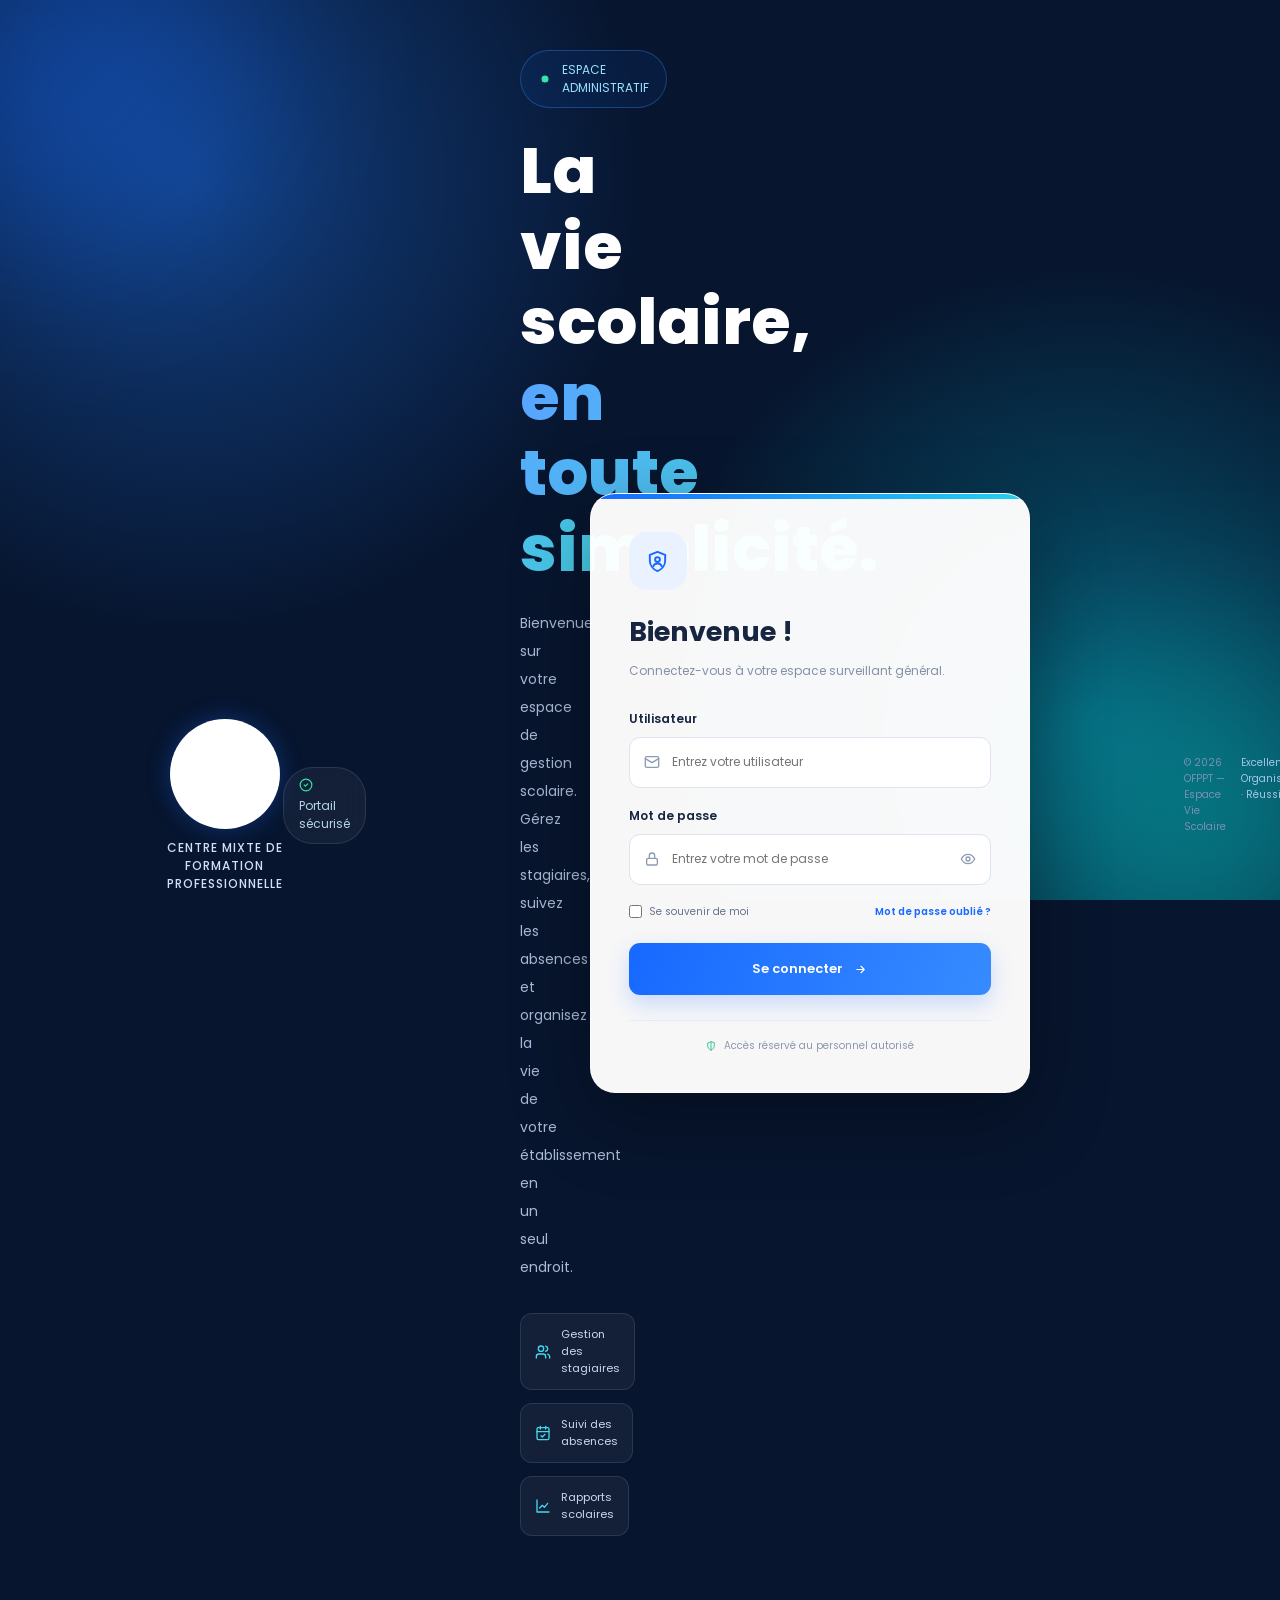
==== index.html @ cbc25a67 "code version 1.00" ====
<!DOCTYPE html>
<html lang="fr">
<head>
    <meta charset="UTF-8">
    <meta name="viewport" content="width=device-width, initial-scale=1.0">
    <title>OFPPT | Authentification</title>
    <!-- ربط ملف التصميم -->
    <link rel="stylesheet" href="style.css">
    <link href="https://fonts.googleapis.com/css2?family=Poppins:wght@300;400;500;600;700;800&display=swap" rel="stylesheet">
</head>
<body>
    <div class="background">
    <div class="blob one"></div>
    <div class="blob two"></div>
</div>

<header>
    <div class="background">
    <div class="blob one"></div>
    <div class="blob two"></div>
</div>

<header>
    <div class="brand">
        <div class="logo">
            <img src="[data-uri] चौहान" alt="Logo officiel OFPPT">
        </div>
        <p class="center-name">Centre Mixte de Formation Professionnelle</p>
    </div>

    <div class="status">
        <i><svg viewBox="0 0 24 24" aria-hidden="true"><circle cx="12" cy="12" r="10"/><path d="m9 12 2 2 4-4"/></svg></i>
        Portail sécurisé
    </div>
</header>

<main>

    <section class="welcome">
        <div class="tag">
            <i><svg viewBox="0 0 24 24" aria-hidden="true"><circle cx="12" cy="12" r="5" fill="currentColor"/></svg></i>
            ESPACE ADMINISTRATIF
        </div>

        <h1>
            La vie scolaire,<br>
            <span>en toute simplicité.</span>
        </h1>

        <p>
            Bienvenue sur votre espace de gestion scolaire.
            Gérez les stagiaires, suivez les absences et
            organisez la vie de votre établissement en un seul endroit.
        </p>

        <div class="features">
            <div class="feature"><i><svg viewBox="0 0 24 24" aria-hidden="true"><path d="M16 21v-2a4 4 0 0 0-4-4H6a4 4 0 0 0-4 4v2"/><circle cx="9" cy="7" r="4"/><path d="M22 21v-2a4 4 0 0 0-3-3.9"/><path d="M16 3.1a4 4 0 0 1 0 7.8"/></svg></i> Gestion des stagiaires</div>
            <div class="feature"><i><svg viewBox="0 0 24 24" aria-hidden="true"><rect x="3" y="4" width="18" height="18" rx="2"/><path d="M16 2v4M8 2v4M3 10h18"/><path d="m9 16 2 2 4-4"/></svg></i> Suivi des absences</div>
            <div class="feature"><i><svg viewBox="0 0 24 24" aria-hidden="true"><path d="M3 3v18h18"/><path d="m7 15 4-4 3 3 5-6"/></svg></i> Rapports scolaires</div>
        </div>
    </section>

    <section class="login-card">
        <div class="card-icon">
            <i><svg viewBox="0 0 24 24" aria-hidden="true"><path d="M12 2 4 5v6c0 5 3.4 9.4 8 11 4.6-1.6 8-6 8-11V5z"/><circle cx="12" cy="10" r="2.5"/><path d="M7.5 17c.8-2 2.5-3 4.5-3s3.700 1 4.500 3"/></svg></i>
        </div>

        <h2 id="cardTitle">Bienvenue !</h2>
        <p class="subtitle" id="cardSub">
            Connectez-vous à votre espace surveillant général.
        </p>

        <form id="loginForm">
            <div class="field">
                <label for="email">Utilisateur</label>
                <div class="input-box">
                    <i><svg viewBox="0 0 24 24" aria-hidden="true"><rect x="2" y="4" width="20" height="16" rx="2"/><path d="m22 7-10 6L2 7"/></svg></i>
                    <input type="text" id="email" name="email" placeholder="Entrez votre utilisateur" autocomplete="username" autocapitalize="off" spellcheck="false" required>
                </div>
            </div>

            <div class="field">
                <label for="password">Mot de passe</label>
                <div class="input-box">
                    <i><svg viewBox="0 0 24 24" aria-hidden="true"><rect x="4" y="11" width="16" height="10" rx="2"/><path d="M8 11V7a4 4 0 0 1 8 0v4"/></svg></i>
                    <input type="password" id="password" name="password" placeholder="Entrez votre mot de passe" autocomplete="current-password" required>
                    <i class="toggle-password" id="togglePassword" role="button" tabindex="0" aria-label="Afficher le mot de passe"><svg viewBox="0 0 24 24" aria-hidden="true"><path d="M2 12s3.600-7 10-7 10 7 10 7-3.600 7-10 7S2 12 2 12z"/><circle cx="12" cy="12" r="3"/></svg></i>
                </div>
            </div>

            <div class="options">
                <label class="remember">
                    <input type="checkbox" id="remember">
                    Se souvenir de moi
                </label>
                <a href="#" id="forgotPassword">Mot de passe oublié ?</a>
            </div>

            <button type="submit" class="submit-btn">
                Se connecter
                <i><svg viewBox="0 0 24 24" aria-hidden="true"><path d="M5 12h14M13 6l6 6-6 6"/></svg></i>
            </button>

            <div class="message" id="message" role="status" aria-live="polite"></div>
        </form>
        
        <!-- نموذج استعادة كلمة المرور المخفي -->
        <form id="resetForm" style="display:none" novalidate>
            <div id="resetStep1">
                <button type="button" class="submit-btn" id="sendCode">Envoyer le code <i><svg viewBox="0 0 24 24" aria-hidden="true"><path d="M5 12h14M13 6l6 6-6 6"/></svg></i></button>
            </div>
            <div id="resetStep2" style="display:none">
                <div class="field"><label for="rCode">Code reçu par e-mail</label>
                    <div class="input-box"><i><svg viewBox="0 0 24 24" aria-hidden="true"><circle cx="8" cy="15" r="4"/><path d="m10.8 12.2 9.2-9.2M17 6l3 3M14 9l2 2"/></svg></i><input type="text" id="rCode" inputmode="numeric" maxlength="6" placeholder="6 chiffres" autocomplete="one-time-code"></div></div>
                <div class="field"><label for="rNew">Nouveau mot de passe</label>
                    <div class="input-box"><i><svg viewBox="0 0 24 24" aria-hidden="true"><rect x="4" y="11" width="16" height="10" rx="2"/><path d="M8 11V7a4 4 0 0 1 8 0v4"/></svg></i><input type="password" id="rNew" placeholder="8 caractères minimum" autocomplete="new-password"></div></div>
                <div class="field"><label for="rNew2">Confirmer le mot de passe</label>
                    <div class="input-box"><i><svg viewBox="0 0 24 24" aria-hidden="true"><rect x="4" y="11" width="16" height="10" rx="2"/><path d="M8 11V7a4 4 0 0 1 8 0v4"/></svg></i><input type="password" id="rNew2" placeholder="Répétez le mot de passe" autocomplete="new-password"></div></div>
                <button type="submit" class="submit-btn">Changer le mot de passe</button>
            </div>
            <div class="message" id="resetMessage" role="status" aria-live="polite"></div>
            <p style="text-align:center;margin-top:18px"><a href="#" id="backLogin" style="color:#1769ff;font-size:11px;font-weight:600;text-decoration:none">← Retour à la connexion</a></p>
        </form>


        <div class="divider"></div>

        <div class="security">
            <i><svg viewBox="0 0 24 24" aria-hidden="true"><path d="M12 2 4 5v6c0 5 3.400 9.400 8 11 4.600-1.600 8-6 8-11V5z"/><path d="M12 2v20" /></svg></i>
            Accès réservé au personnel autorisé
        </div>
    </section>

</main>

<footer>
    <span>© 2026 OFPPT — Espace Vie Scolaire</span>
    <span>Excellence · Organisation · Réussite</span>
</footer>
    <script src="script.js"></script>
</body>
</html>
---- style.css ----
* { 
    margin: 0; 
    padding: 0; 
    box-sizing: border-box; 
    font-family: 'Poppins', sans-serif; 
}

:root { 
    --blue: #1769ff; 
    --cyan: #22d3ee; 
    --dark: #07152e; 
    --glass-bg: rgba(255, 255, 255, 0.05);
    --glass-border: rgba(255, 255, 255, 0.1);
}

body { 
    min-height: 100vh; 
    background: var(--dark); 
    color: white; 
    overflow-x: hidden; 
}

.background {
    position: fixed; 
    inset: 0; 
    overflow: hidden; 
    z-index: -1;
    background:
        radial-gradient(circle at 15% 20%, #123f80 0, transparent 35%),
        radial-gradient(circle at 85% 80%, #075b75 0, transparent 35%),
        #07152e;
}

.blob { 
    position: absolute; 
    width: 350px; 
    height: 350px; 
    border-radius: 50%; 
    filter: blur(90px); 
    opacity: .35; 
    animation: float 8s infinite alternate ease-in-out; 
}

.blob.one { 
    background: var(--blue); 
    top: -100px; 
    left: -100px; 
}

.blob.two { 
    background: #06d6c7; 
    bottom: -100px; 
    right: -100px; 
    animation-delay: 2s; 
}

@keyframes float { 
    to { transform: translate(80px,60px) scale(1.2); } 
}

.particle { 
    position: fixed; 
    width: 5px; 
    height: 5px; 
    border-radius: 50%; 
    background: #5eeaff; 
    opacity: .5; 
    animation: rise linear infinite; 
    pointer-events: none; 
    z-index: -1; 
}

@keyframes rise {
    from { transform: translateY(100vh); opacity: 0; }
    20% { opacity: .7; }
    to { transform: translateY(-10vh); opacity: 0; }
}

header { 
    padding: 25px 7%; 
    display: flex; 
    justify-content: space-between; 
    align-items: center; 
    animation: appear .8s ease; 
}

.brand { 
    display: flex; 
    flex-direction: column; 
    align-items: center; 
    gap: 10px; 
}

.logo {
    width: 110px; 
    height: 110px; 
    flex-shrink: 0; 
    padding: 0;
    display: flex; 
    align-items: center; 
    justify-content: center;
    border-radius: 50%; 
    background: #fff;
    box-shadow: 0 0 25px #1769ff55; 
    overflow: hidden;
}

.logo img { 
    width: 100%; 
    height: 100%; 
    object-fit: cover; 
}

.center-name {
    color: #cfe0f7; 
    font-size: 12px; 
    font-weight: 500; 
    letter-spacing: 1px;
    text-align: center; 
    max-width: 220px; 
    line-height: 1.5; 
    text-transform: uppercase;
}

.status { 
    color: #b6d4e8; 
    font-size: 12px; 
    border: 1px solid var(--glass-border); 
    padding: 10px 15px; 
    border-radius: 30px; 
    background: var(--glass-bg); 
    backdrop-filter: blur(10px);
}

.status i { 
    color: #35e6a4; 
    margin-right: 7px; 
}

main {
    min-height: calc(100vh - 150px); 
    padding: 25px 7% 50px;
    display: grid; 
    grid-template-columns: minmax(0,1fr) 440px; 
    align-items: center; 
    gap: 70px;
}

.welcome { 
    animation: slideLeft 1s ease both; 
}

.tag { 
    display: inline-flex; 
    align-items: center; 
    gap: 10px; 
    border: 1px solid #3d8dff55; 
    border-radius: 30px; 
    padding: 10px 17px; 
    color: #9adfff; 
    background: #1769ff15; 
    font-size: 12px; 
    margin-bottom: 25px; 
}

.tag i { 
    color: #35e6a4; 
}

.welcome h1 { 
    font-size: clamp(38px,5vw,65px); 
    line-height: 1.18; 
    font-weight: 800; 
    margin-bottom: 23px; 
}

.welcome h1 span { 
    background: linear-gradient(90deg, #58a5ff, #37ead0); 
    -webkit-background-clip: text; 
    background-clip: text; 
    color: transparent; 
}

.welcome > p { 
    max-width: 490px; 
    color: #a8bad6; 
    font-size: 14px; 
    line-height: 2; 
}

.features { 
    display: flex; 
    flex-wrap: wrap; 
    gap: 13px; 
    margin-top: 32px; 
}

.feature { 
    display: flex; 
    align-items: center; 
    gap: 10px; 
    padding: 12px 14px; 
    border: 1px solid var(--glass-border); 
    background: var(--glass-bg); 
    border-radius: 12px; 
    color: #cbd9ed; 
    font-size: 11px; 
    backdrop-filter: blur(10px);
    transition: .3s; 
}

.feature:hover { 
    transform: translateY(-5px); 
    border-color: #22d3ee80; 
    background: #1769ff20; 
}

.feature i { 
    color: #42d9ed; 
    font-size: 16px; 
}

.login-card {
    position: relative; 
    padding: 38px; 
    border: 1px solid #ffffff80; 
    border-radius: 25px;
    background: rgba(255, 255, 255, .97); 
    color: #172541; 
    box-shadow: 0 25px 80px #00000050;
    animation: slideRight 1s ease both; 
    overflow: hidden; 
    transition: transform .35s ease, box-shadow .35s ease;
}

.login-card:hover { 
    transform: translateY(-5px); 
    box-shadow: 0 30px 90px #00000055; 
}

.login-card::before { 
    content: ""; 
    position: absolute; 
    top: 0; 
    left: 0; 
    width: 100%; 
    height: 5px; 
    background: linear-gradient(90deg, var(--blue), var(--cyan)); 
}

.card-icon { 
    width: 58px; 
    height: 58px; 
    display: grid; 
    place-items: center; 
    border-radius: 18px; 
    color: var(--blue); 
    background: #eaf2ff; 
    font-size: 23px; 
    margin-bottom: 22px; 
}

.login-card h2 { 
    font-size: 27px; 
    font-weight: 700; 
}

.subtitle { 
    font-size: 12px; 
    color: #8591a6; 
    margin-top: 8px; 
    margin-bottom: 28px; 
    line-height: 1.8; 
}

.field { 
    margin-bottom: 19px; 
}

.field label { 
    display: block; 
    font-size: 12px; 
    font-weight: 600; 
    margin-bottom: 9px; 
}

.input-box { 
    height: 51px; 
    display: flex; 
    align-items: center; 
    gap: 12px; 
    border: 1px solid #dce4f0; 
    border-radius: 11px; 
    padding: 0 14px; 
    transition: .3s; 
    background: white; 
}

.input-box:focus-within { 
    border-color: var(--blue); 
    box-shadow: 0 0 0 4px #1769ff12; 
    transform: translateY(-1px); 
}

.input-box > i { 
    color: #8c9bb2; 
}

.input-box input { 
    width: 100%; 
    min-width: 0; 
    border: none; 
    outline: none; 
    font-size: 12px; 
    color: #172541; 
    background: transparent; 
}

.toggle-password { 
    cursor: pointer; 
    transition: .2s; 
}

.toggle-password:hover { 
    color: var(--blue); 
}

.options { 
    display: flex; 
    align-items: center; 
    justify-content: space-between; 
    gap: 8px; 
    margin: 5px 0 23px; 
    font-size: 10px; 
}

.remember { 
    display: flex; 
    align-items: center; 
    gap: 7px; 
    color: #66738a; 
}

.remember input { 
    accent-color: var(--blue); 
}

.options a { 
    color: var(--blue); 
    text-decoration: none; 
    font-weight: 600; 
}

.options a:hover { 
    text-decoration: underline; 
}

.submit-btn { 
    width: 100%; 
    min-height: 52px; 
    border: none; 
    border-radius: 11px; 
    color: white; 
    font-size: 13px; 
    font-weight: 600; 
    cursor: pointer; 
    background: linear-gradient(110deg, var(--blue), #378bff); 
    box-shadow: 0 9px 22px #1769ff35; 
    transition: .3s; 
}

.submit-btn:hover { 
    transform: translateY(-3px); 
    box-shadow: 0 13px 28px #1769ff55; 
}

.submit-btn:active { 
    transform: scale(.98); 
}

.submit-btn i { 
    margin-left: 8px; 
    transition: .3s; 
}

.submit-btn:hover i { 
    transform: translateX(5px); 
}

.message { 
    display: none; 
    padding: 11px; 
    border-radius: 9px; 
    font-size: 11px; 
    margin-top: 15px; 
    line-height: 1.7; 
    overflow-wrap: anywhere; 
}

.message.error { 
    display: block; 
    color: #c52c43; 
    background: #fff0f2; 
}

.message.success { 
    display: block; 
    color: #087b55; 
    background: #e8fff5; 
}

.divider { 
    height: 1px; 
    background: #e8edf5; 
    margin: 25px 0 17px; 
}

.security { 
    display: flex; 
    justify-content: center; 
    align-items: center; 
    gap: 8px; 
    font-size: 10px; 
    color: #8b98ac; 
    text-align: center; 
}

.security i { 
    color: #19b887; 
}

footer { 
    padding: 0 7% 22px; 
    color: #7890b1; 
    font-size: 10px; 
    display: flex; 
    justify-content: space-between; 
    gap: 15px; 
}

footer span:last-child { 
    color: #a5c6e9; 
}

@keyframes appear { 
    from { opacity: 0; } 
    to { opacity: 1; } 
}

@keyframes slideLeft { 
    from { opacity: 0; transform: translateX(-35px); } 
    to { opacity: 1; transform: translateX(0); } 
}

@keyframes slideRight { 
    from { opacity: 0; transform: translateX(35px); } 
    to { opacity: 1; transform: translateX(0); } 
}

@media (max-width:1100px) {
    main { 
        grid-template-columns: minmax(0,1fr) 400px; 
        gap: 35px; 
    }
    .login-card { 
        padding: 30px; 
    }
}

@media (max-width:850px) {
    main { 
        grid-template-columns: 1fr; 
        gap: 40px; 
        max-width: 650px; 
        margin: auto; 
    }
    .welcome { 
        text-align: center; 
    }
    .welcome > p { 
        margin: auto; 
    }
    .features { 
        justify-content: center; 
    }
    .login-card { 
        width: 100%; 
        max-width: 440px; 
        margin: auto; 
    }
}

@media (max-width:500px) {
    header { 
        padding: 20px; 
    }
    .status { 
        display: none; 
    }
    .brand { 
        margin: auto; 
    }
    .logo { 
        width: 90px; 
        height: 90px; 
    }
    .center-name { 
        font-size: 10px; 
        max-width: 180px; 
    }
    main { 
        padding: 25px 20px 35px; 
    }
    .login-card { 
        padding: 28px 22px; 
        border-radius: 20px; 
    }
    .welcome h1 { 
        font-size: 38px; 
    }
    .welcome > p { 
        font-size: 13px; 
    }
    .options { 
        font-size: 9px; 
    }
    footer { 
        padding: 0 20px 20px; 
        flex-direction: column; 
        text-align: center; 
    }
}

@media (prefers-reduced-motion:reduce) {
    *, *::before, *::after { 
        animation-duration: .01ms !important; 
        animation-iteration-count: 1 !important; 
        transition-duration: .01ms !important; 
    }
}

i { 
    display: inline-flex; 
    align-items: center; 
    justify-content: center; 
    font-style: normal; 
}

i svg { 
    width: 1em; 
    height: 1em; 
    fill: none; 
    stroke: currentColor; 
    stroke-width: 2; 
    stroke-linecap: round; 
    stroke-linejoin: round; 
    display: block; 
}

.tag i, .status i { 
    font-size: 14px; 
}

.input-box > i { 
    font-size: 16px; 
}

.submit-btn i { 
    vertical-align: middle; 
}
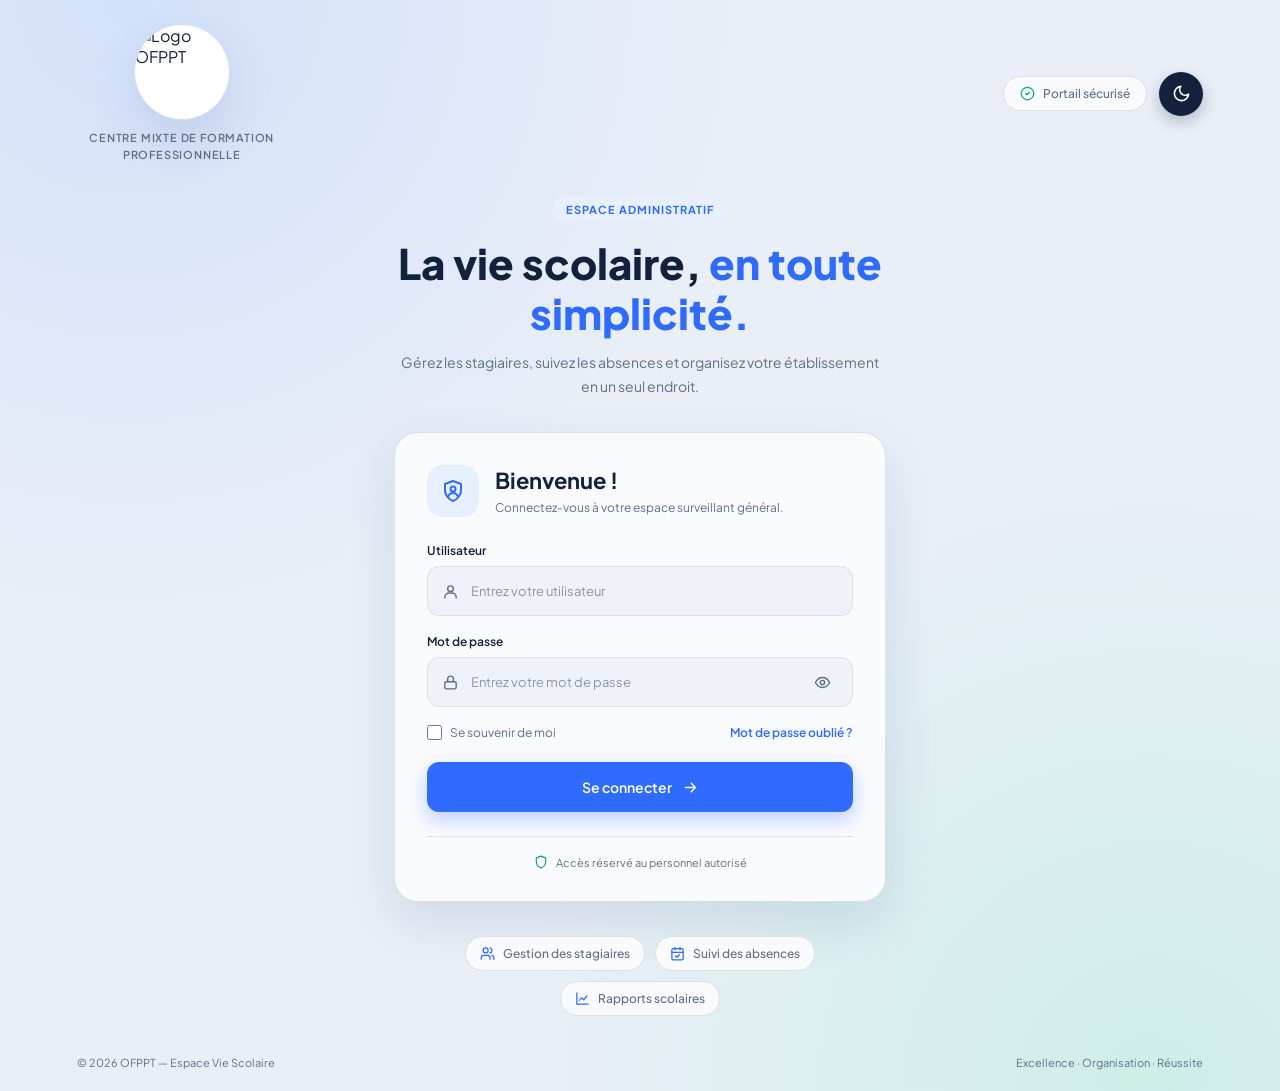
==== commit 9140c6bb: "authntication page" ====
--- a/index.html
+++ b/index.html
@@ -4,139 +4,194 @@
     <meta charset="UTF-8">
     <meta name="viewport" content="width=device-width, initial-scale=1.0">
     <title>OFPPT | Authentification</title>
-    <!-- ربط ملف التصميم -->
+
+    <link rel="preconnect" href="https://fonts.googleapis.com">
+    <link rel="preconnect" href="https://fonts.gstatic.com" crossorigin>
+    <link href="https://fonts.googleapis.com/css2?family=Plus+Jakarta+Sans:wght@400;500;600;700;800&display=swap" rel="stylesheet">
     <link rel="stylesheet" href="style.css">
-    <link href="https://fonts.googleapis.com/css2?family=Poppins:wght@300;400;500;600;700;800&display=swap" rel="stylesheet">
+
+    <!-- Appliqué dans <head> pour éviter le flash du thème clair au chargement -->
+    <script src="script.js"></script>
+    <script src="auth.js" defer></script>
+    <script src="reset.js" defer></script>
 </head>
 <body>
-    <div class="background">
-    <div class="blob one"></div>
-    <div class="blob two"></div>
-</div>
 
-<header>
-    <div class="background">
-    <div class="blob one"></div>
-    <div class="blob two"></div>
-</div>
-
-<header>
-    <div class="brand">
-        <div class="logo">
-            <img src="[data-uri] चौहान" alt="Logo officiel OFPPT">
-        </div>
-        <p class="center-name">Centre Mixte de Formation Professionnelle</p>
-    </div>
-
-    <div class="status">
-        <i><svg viewBox="0 0 24 24" aria-hidden="true"><circle cx="12" cy="12" r="10"/><path d="m9 12 2 2 4-4"/></svg></i>
-        Portail sécurisé
-    </div>
-</header>
-
-<main>
-
-    <section class="welcome">
-        <div class="tag">
-            <i><svg viewBox="0 0 24 24" aria-hidden="true"><circle cx="12" cy="12" r="5" fill="currentColor"/></svg></i>
-            ESPACE ADMINISTRATIF
+    <!-- ========== En-tête ========== -->
+    <header class="header">
+        <div class="brand">
+            <div class="logo">
+                <img src="logo.png" alt="Logo OFPPT">
+            </div>
+            <p class="brand-name">Centre Mixte de Formation Professionnelle</p>
         </div>
 
-        <h1>
-            La vie scolaire,<br>
-            <span>en toute simplicité.</span>
-        </h1>
+        <div class="header-actions">
+            <span class="badge">
+                <svg viewBox="0 0 24 24" aria-hidden="true"><circle cx="12" cy="12" r="10"/><path d="m9 12 2 2 4-4"/></svg>
+                Portail sécurisé
+            </span>
 
-        <p>
-            Bienvenue sur votre espace de gestion scolaire.
-            Gérez les stagiaires, suivez les absences et
-            organisez la vie de votre établissement en un seul endroit.
-        </p>
+            <button type="button" class="theme-toggle" id="themeToggle" aria-label="Changer de thème">
+                <svg class="icon-moon" viewBox="0 0 24 24" aria-hidden="true"><path d="M21 12.8A9 9 0 1 1 11.2 3a7 7 0 0 0 9.8 9.8z"/></svg>
+                <svg class="icon-sun" viewBox="0 0 24 24" aria-hidden="true"><circle cx="12" cy="12" r="4"/><path d="M12 2v2M12 20v2M4.9 4.9l1.4 1.4M17.7 17.7l1.4 1.4M2 12h2M20 12h2M4.9 19.1l1.4-1.4M17.7 6.3l1.4-1.4"/></svg>
+            </button>
+        </div>
+    </header>
 
-        <div class="features">
-            <div class="feature"><i><svg viewBox="0 0 24 24" aria-hidden="true"><path d="M16 21v-2a4 4 0 0 0-4-4H6a4 4 0 0 0-4 4v2"/><circle cx="9" cy="7" r="4"/><path d="M22 21v-2a4 4 0 0 0-3-3.9"/><path d="M16 3.1a4 4 0 0 1 0 7.8"/></svg></i> Gestion des stagiaires</div>
-            <div class="feature"><i><svg viewBox="0 0 24 24" aria-hidden="true"><rect x="3" y="4" width="18" height="18" rx="2"/><path d="M16 2v4M8 2v4M3 10h18"/><path d="m9 16 2 2 4-4"/></svg></i> Suivi des absences</div>
-            <div class="feature"><i><svg viewBox="0 0 24 24" aria-hidden="true"><path d="M3 3v18h18"/><path d="m7 15 4-4 3 3 5-6"/></svg></i> Rapports scolaires</div>
-        </div>
-    </section>
+    <!-- ========== Contenu principal ========== -->
+    <main class="main">
 
-    <section class="login-card">
-        <div class="card-icon">
-            <i><svg viewBox="0 0 24 24" aria-hidden="true"><path d="M12 2 4 5v6c0 5 3.4 9.4 8 11 4.6-1.6 8-6 8-11V5z"/><circle cx="12" cy="10" r="2.5"/><path d="M7.5 17c.8-2 2.5-3 4.5-3s3.700 1 4.500 3"/></svg></i>
-        </div>
+        <!-- Texte d'accueil -->
+        <section class="intro">
+            <span class="tag">Espace administratif</span>
+            <h1>La vie scolaire, <span class="accent">en toute simplicité.</span></h1>
+            <p>Gérez les stagiaires, suivez les absences et organisez votre établissement en un seul endroit.</p>
+        </section>
 
-        <h2 id="cardTitle">Bienvenue !</h2>
-        <p class="subtitle" id="cardSub">
-            Connectez-vous à votre espace surveillant général.
-        </p>
-
-        <form id="loginForm">
-            <div class="field">
-                <label for="email">Utilisateur</label>
-                <div class="input-box">
-                    <i><svg viewBox="0 0 24 24" aria-hidden="true"><rect x="2" y="4" width="20" height="16" rx="2"/><path d="m22 7-10 6L2 7"/></svg></i>
-                    <input type="text" id="email" name="email" placeholder="Entrez votre utilisateur" autocomplete="username" autocapitalize="off" spellcheck="false" required>
+        <!-- Carte de connexion -->
+        <section class="card">
+            <div class="card-head">
+                <div class="card-icon">
+                    <svg viewBox="0 0 24 24" aria-hidden="true"><path d="M12 2 4 5v6c0 5 3.4 9.4 8 11 4.6-1.6 8-6 8-11V5z"/><circle cx="12" cy="10" r="2.5"/><path d="M7.5 17c.8-2 2.5-3 4.5-3s3.7 1 4.5 3"/></svg>
+                </div>
+                <div>
+                    <h2 id="cardTitle">Bienvenue !</h2>
+                    <p class="card-sub" id="cardSub">Connectez-vous à votre espace surveillant général.</p>
                 </div>
             </div>
 
-            <div class="field">
-                <label for="password">Mot de passe</label>
-                <div class="input-box">
-                    <i><svg viewBox="0 0 24 24" aria-hidden="true"><rect x="4" y="11" width="16" height="10" rx="2"/><path d="M8 11V7a4 4 0 0 1 8 0v4"/></svg></i>
-                    <input type="password" id="password" name="password" placeholder="Entrez votre mot de passe" autocomplete="current-password" required>
-                    <i class="toggle-password" id="togglePassword" role="button" tabindex="0" aria-label="Afficher le mot de passe"><svg viewBox="0 0 24 24" aria-hidden="true"><path d="M2 12s3.600-7 10-7 10 7 10 7-3.600 7-10 7S2 12 2 12z"/><circle cx="12" cy="12" r="3"/></svg></i>
+            <!-- ========== Connexion ========== -->
+            <form id="loginForm" novalidate>
+                <div class="field">
+                    <label for="email">Utilisateur</label>
+                    <div class="input">
+                        <svg viewBox="0 0 24 24" aria-hidden="true"><circle cx="12" cy="8" r="4"/><path d="M4 21v-1a6 6 0 0 1 6-6h4a6 6 0 0 1 6 6v1"/></svg>
+                        <input type="text" id="email" name="email" placeholder="Entrez votre utilisateur" autocomplete="username" autocapitalize="off" spellcheck="false" required>
+                    </div>
                 </div>
-            </div>
 
-            <div class="options">
-                <label class="remember">
-                    <input type="checkbox" id="remember">
-                    Se souvenir de moi
-                </label>
-                <a href="#" id="forgotPassword">Mot de passe oublié ?</a>
-            </div>
+                <div class="field">
+                    <label for="password">Mot de passe</label>
+                    <div class="input">
+                        <svg viewBox="0 0 24 24" aria-hidden="true"><rect x="4" y="11" width="16" height="10" rx="2"/><path d="M8 11V7a4 4 0 0 1 8 0v4"/></svg>
+                        <input type="password" id="password" name="password" placeholder="Entrez votre mot de passe" autocomplete="current-password" required>
+                        <button type="button" class="eye" data-target="password" aria-label="Afficher le mot de passe" aria-pressed="false">
+                            <svg class="icon-show" viewBox="0 0 24 24" aria-hidden="true"><path d="M2 12s3.6-7 10-7 10 7 10 7-3.6 7-10 7S2 12 2 12z"/><circle cx="12" cy="12" r="3"/></svg>
+                            <svg class="icon-hide" viewBox="0 0 24 24" aria-hidden="true"><path d="M3 3l18 18"/><path d="M10.6 5.1A10 10 0 0 1 12 5c6.4 0 10 7 10 7a17 17 0 0 1-3.2 4"/><path d="M6.5 6.5C3.7 8.3 2 12 2 12s3.6 7 10 7c1.6 0 3-.4 4.3-1"/><path d="M9.9 9.9a3 3 0 0 0 4.2 4.2"/></svg>
+                        </button>
+                    </div>
+                </div>
 
-            <button type="submit" class="submit-btn">
-                Se connecter
-                <i><svg viewBox="0 0 24 24" aria-hidden="true"><path d="M5 12h14M13 6l6 6-6 6"/></svg></i>
-            </button>
+                <div class="options">
+                    <label class="remember">
+                        <input type="checkbox" id="remember">
+                        Se souvenir de moi
+                    </label>
+                    <a href="#" id="forgotPassword">Mot de passe oublié ?</a>
+                </div>
 
-            <div class="message" id="message" role="status" aria-live="polite"></div>
-        </form>
-        
-        <!-- نموذج استعادة كلمة المرور المخفي -->
-        <form id="resetForm" style="display:none" novalidate>
-            <div id="resetStep1">
-                <button type="button" class="submit-btn" id="sendCode">Envoyer le code <i><svg viewBox="0 0 24 24" aria-hidden="true"><path d="M5 12h14M13 6l6 6-6 6"/></svg></i></button>
-            </div>
-            <div id="resetStep2" style="display:none">
-                <div class="field"><label for="rCode">Code reçu par e-mail</label>
-                    <div class="input-box"><i><svg viewBox="0 0 24 24" aria-hidden="true"><circle cx="8" cy="15" r="4"/><path d="m10.8 12.2 9.2-9.2M17 6l3 3M14 9l2 2"/></svg></i><input type="text" id="rCode" inputmode="numeric" maxlength="6" placeholder="6 chiffres" autocomplete="one-time-code"></div></div>
-                <div class="field"><label for="rNew">Nouveau mot de passe</label>
-                    <div class="input-box"><i><svg viewBox="0 0 24 24" aria-hidden="true"><rect x="4" y="11" width="16" height="10" rx="2"/><path d="M8 11V7a4 4 0 0 1 8 0v4"/></svg></i><input type="password" id="rNew" placeholder="8 caractères minimum" autocomplete="new-password"></div></div>
-                <div class="field"><label for="rNew2">Confirmer le mot de passe</label>
-                    <div class="input-box"><i><svg viewBox="0 0 24 24" aria-hidden="true"><rect x="4" y="11" width="16" height="10" rx="2"/><path d="M8 11V7a4 4 0 0 1 8 0v4"/></svg></i><input type="password" id="rNew2" placeholder="Répétez le mot de passe" autocomplete="new-password"></div></div>
-                <button type="submit" class="submit-btn">Changer le mot de passe</button>
-            </div>
-            <div class="message" id="resetMessage" role="status" aria-live="polite"></div>
-            <p style="text-align:center;margin-top:18px"><a href="#" id="backLogin" style="color:#1769ff;font-size:11px;font-weight:600;text-decoration:none">← Retour à la connexion</a></p>
-        </form>
+                <button type="submit" class="btn">
+                    Se connecter
+                    <svg viewBox="0 0 24 24" aria-hidden="true"><path d="M5 12h14M13 6l6 6-6 6"/></svg>
+                </button>
 
+                <div class="message" id="message" role="status" aria-live="polite"></div>
+            </form>
 
-        <div class="divider"></div>
+            <!-- ========== Mot de passe oublié ========== -->
+            <form id="resetForm" hidden novalidate>
 
-        <div class="security">
-            <i><svg viewBox="0 0 24 24" aria-hidden="true"><path d="M12 2 4 5v6c0 5 3.400 9.400 8 11 4.600-1.600 8-6 8-11V5z"/><path d="M12 2v20" /></svg></i>
-            Accès réservé au personnel autorisé
-        </div>
-    </section>
+                <!-- Étape 1 : demander le code -->
+                <div id="resetStep1">
+                    <div class="field">
+                        <label for="rUser">Utilisateur</label>
+                        <div class="input">
+                            <svg viewBox="0 0 24 24" aria-hidden="true"><circle cx="12" cy="8" r="4"/><path d="M4 21v-1a6 6 0 0 1 6-6h4a6 6 0 0 1 6 6v1"/></svg>
+                            <input type="text" id="rUser" placeholder="Entrez votre utilisateur" autocomplete="username" autocapitalize="off" spellcheck="false">
+                        </div>
+                    </div>
+                    <button type="button" class="btn" id="sendCode">
+                        Envoyer le code
+                        <svg viewBox="0 0 24 24" aria-hidden="true"><path d="M5 12h14M13 6l6 6-6 6"/></svg>
+                    </button>
+                </div>
 
-</main>
+                <!-- Étape 2 : saisir le code et le nouveau mot de passe -->
+                <div id="resetStep2" hidden>
+                    <div class="field">
+                        <label for="rCode">Code reçu par e-mail</label>
+                        <div class="input">
+                            <svg viewBox="0 0 24 24" aria-hidden="true"><circle cx="8" cy="15" r="4"/><path d="m10.8 12.2 9.2-9.2M17 6l3 3M14 9l2 2"/></svg>
+                            <input type="text" id="rCode" inputmode="numeric" maxlength="6" placeholder="6 chiffres" autocomplete="one-time-code">
+                        </div>
+                    </div>
 
-<footer>
-    <span>© 2026 OFPPT — Espace Vie Scolaire</span>
-    <span>Excellence · Organisation · Réussite</span>
-</footer>
-    <script src="script.js"></script>
+                    <div class="field">
+                        <label for="rNew">Nouveau mot de passe</label>
+                        <div class="input">
+                            <svg viewBox="0 0 24 24" aria-hidden="true"><rect x="4" y="11" width="16" height="10" rx="2"/><path d="M8 11V7a4 4 0 0 1 8 0v4"/></svg>
+                            <input type="password" id="rNew" placeholder="8 caractères minimum" autocomplete="new-password">
+                            <button type="button" class="eye" data-target="rNew" aria-label="Afficher le mot de passe" aria-pressed="false">
+                                <svg class="icon-show" viewBox="0 0 24 24" aria-hidden="true"><path d="M2 12s3.6-7 10-7 10 7 10 7-3.6 7-10 7S2 12 2 12z"/><circle cx="12" cy="12" r="3"/></svg>
+                                <svg class="icon-hide" viewBox="0 0 24 24" aria-hidden="true"><path d="M3 3l18 18"/><path d="M10.6 5.1A10 10 0 0 1 12 5c6.4 0 10 7 10 7a17 17 0 0 1-3.2 4"/><path d="M6.5 6.5C3.7 8.3 2 12 2 12s3.6 7 10 7c1.6 0 3-.4 4.3-1"/><path d="M9.9 9.9a3 3 0 0 0 4.2 4.2"/></svg>
+                            </button>
+                        </div>
+                    </div>
+
+                    <div class="field">
+                        <label for="rNew2">Confirmer le mot de passe</label>
+                        <div class="input">
+                            <svg viewBox="0 0 24 24" aria-hidden="true"><rect x="4" y="11" width="16" height="10" rx="2"/><path d="M8 11V7a4 4 0 0 1 8 0v4"/></svg>
+                            <input type="password" id="rNew2" placeholder="Répétez le mot de passe" autocomplete="new-password">
+                            <button type="button" class="eye" data-target="rNew2" aria-label="Afficher le mot de passe" aria-pressed="false">
+                                <svg class="icon-show" viewBox="0 0 24 24" aria-hidden="true"><path d="M2 12s3.6-7 10-7 10 7 10 7-3.6 7-10 7S2 12 2 12z"/><circle cx="12" cy="12" r="3"/></svg>
+                                <svg class="icon-hide" viewBox="0 0 24 24" aria-hidden="true"><path d="M3 3l18 18"/><path d="M10.6 5.1A10 10 0 0 1 12 5c6.4 0 10 7 10 7a17 17 0 0 1-3.2 4"/><path d="M6.5 6.5C3.7 8.3 2 12 2 12s3.6 7 10 7c1.6 0 3-.4 4.3-1"/><path d="M9.9 9.9a3 3 0 0 0 4.2 4.2"/></svg>
+                            </button>
+                        </div>
+                    </div>
+
+                    <p class="hint">Au moins 8 caractères, avec une lettre et un chiffre.</p>
+
+                    <button type="submit" class="btn">Changer le mot de passe</button>
+                    <button type="button" class="text-btn" id="backStep1">Je n'ai pas reçu le code</button>
+                </div>
+
+                <div class="message" id="resetMessage" role="status" aria-live="polite"></div>
+
+                <a href="#" class="back-link" id="backLogin">
+                    <svg viewBox="0 0 24 24" aria-hidden="true"><path d="M19 12H5M11 18l-6-6 6-6"/></svg>
+                    Retour à la connexion
+                </a>
+            </form>
+
+            <p class="secure-note">
+                <svg viewBox="0 0 24 24" aria-hidden="true"><path d="M12 2 4 5v6c0 5 3.4 9.4 8 11 4.6-1.6 8-6 8-11V5z"/></svg>
+                Accès réservé au personnel autorisé
+            </p>
+        </section>
+
+        <!-- Fonctionnalités -->
+        <ul class="features">
+            <li>
+                <svg viewBox="0 0 24 24" aria-hidden="true"><path d="M16 21v-2a4 4 0 0 0-4-4H6a4 4 0 0 0-4 4v2"/><circle cx="9" cy="7" r="4"/><path d="M22 21v-2a4 4 0 0 0-3-3.9"/><path d="M16 3.1a4 4 0 0 1 0 7.8"/></svg>
+                Gestion des stagiaires
+            </li>
+            <li>
+                <svg viewBox="0 0 24 24" aria-hidden="true"><rect x="3" y="4" width="18" height="18" rx="2"/><path d="M16 2v4M8 2v4M3 10h18"/><path d="m9 16 2 2 4-4"/></svg>
+                Suivi des absences
+            </li>
+            <li>
+                <svg viewBox="0 0 24 24" aria-hidden="true"><path d="M3 3v18h18"/><path d="m7 15 4-4 3 3 5-6"/></svg>
+                Rapports scolaires
+            </li>
+        </ul>
+    </main>
+
+    <footer class="footer">
+        <span>© 2026 OFPPT — Espace Vie Scolaire</span>
+        <span>Excellence · Organisation · Réussite</span>
+    </footer>
+
 </body>
-</html>+</html>
--- a/style.css
+++ b/style.css
@@ -1,570 +1,404 @@
-* { 
-    margin: 0; 
-    padding: 0; 
-    box-sizing: border-box; 
-    font-family: 'Poppins', sans-serif; 
-}
-
-:root { 
-    --blue: #1769ff; 
-    --cyan: #22d3ee; 
-    --dark: #07152e; 
-    --glass-bg: rgba(255, 255, 255, 0.05);
-    --glass-border: rgba(255, 255, 255, 0.1);
-}
-
-body { 
-    min-height: 100vh; 
-    background: var(--dark); 
-    color: white; 
-    overflow-x: hidden; 
-}
-
-.background {
-    position: fixed; 
-    inset: 0; 
-    overflow: hidden; 
-    z-index: -1;
+/* =========================================================
+   OFPPT — Page de connexion
+   Sommaire : 1. Variables  2. Base  3. En-tête  4. Intro
+              5. Carte  6. Formulaire  7. Fonctionnalités
+              8. Pied de page  9. Responsive
+   ========================================================= */
+
+
+/* ---------- 1. Variables (thème clair par défaut) ---------- */
+:root {
+    --bg:          #eaeff7;
+    --bg-glow-1:   #d3e1fb;
+    --bg-glow-2:   #cdeee8;
+    --surface:     #fafbfe;
+    --surface-alt: #eff3f9;
+    --border:      #d9e1ee;
+    --text:        #14213d;
+    --muted:       #5f6f87;
+    --accent:      #2f6bff;
+    --accent-dark: #1f56e0;
+    --accent-soft: #e8efff;
+    --success:     #12a37f;
+    --danger:      #d0334b;
+    --danger-soft: #fdeef0;
+    --success-soft:#e5f8f1;
+    --shadow:      0 20px 50px rgba(30, 60, 120, .12);
+
+    /* Bouton de thème : foncé en mode clair pour bien ressortir */
+    --toggle-bg:   #14213d;
+    --toggle-fg:   #ffffff;
+
+    --radius-lg: 24px;
+    --radius-md: 12px;
+    color-scheme: light;
+}
+
+/* ---------- Thème sombre ---------- */
+[data-theme="dark"] {
+    --bg:          #0c1322;
+    --bg-glow-1:   #14305f;
+    --bg-glow-2:   #0d3d46;
+    --surface:     #141e33;
+    --surface-alt: #1a2640;
+    --border:      #26344f;
+    --text:        #e8eefb;
+    --muted:       #9aa9c4;
+    --accent:      #5b8cff;
+    --accent-dark: #3f74f5;
+    --accent-soft: #1b2b52;
+    --success:     #3ed6aa;
+    --danger:      #ff7a8e;
+    --danger-soft: #3a1823;
+    --success-soft:#11342d;
+    --shadow:      0 20px 50px rgba(0, 0, 0, .45);
+
+    /* Bouton de thème : ambre en mode sombre */
+    --toggle-bg:   #ffc857;
+    --toggle-fg:   #14213d;
+    color-scheme: dark;
+}
+
+
+/* ---------- 2. Base ---------- */
+*, *::before, *::after { margin: 0; padding: 0; box-sizing: border-box; }
+
+body {
+    min-height: 100vh;
+    display: flex;
+    flex-direction: column;
+    font-family: 'Plus Jakarta Sans', system-ui, sans-serif;
+    color: var(--text);
     background:
-        radial-gradient(circle at 15% 20%, #123f80 0, transparent 35%),
-        radial-gradient(circle at 85% 80%, #075b75 0, transparent 35%),
-        #07152e;
-}
-
-.blob { 
-    position: absolute; 
-    width: 350px; 
-    height: 350px; 
-    border-radius: 50%; 
-    filter: blur(90px); 
-    opacity: .35; 
-    animation: float 8s infinite alternate ease-in-out; 
-}
-
-.blob.one { 
-    background: var(--blue); 
-    top: -100px; 
-    left: -100px; 
-}
-
-.blob.two { 
-    background: #06d6c7; 
-    bottom: -100px; 
-    right: -100px; 
-    animation-delay: 2s; 
-}
-
-@keyframes float { 
-    to { transform: translate(80px,60px) scale(1.2); } 
-}
-
-.particle { 
-    position: fixed; 
-    width: 5px; 
-    height: 5px; 
-    border-radius: 50%; 
-    background: #5eeaff; 
-    opacity: .5; 
-    animation: rise linear infinite; 
-    pointer-events: none; 
-    z-index: -1; 
-}
-
-@keyframes rise {
-    from { transform: translateY(100vh); opacity: 0; }
-    20% { opacity: .7; }
-    to { transform: translateY(-10vh); opacity: 0; }
-}
-
-header { 
-    padding: 25px 7%; 
-    display: flex; 
-    justify-content: space-between; 
-    align-items: center; 
-    animation: appear .8s ease; 
-}
-
-.brand { 
-    display: flex; 
-    flex-direction: column; 
-    align-items: center; 
-    gap: 10px; 
-}
+        radial-gradient(circle at 10% 0%,   var(--bg-glow-1) 0, transparent 40%),
+        radial-gradient(circle at 90% 100%, var(--bg-glow-2) 0, transparent 40%),
+        var(--bg);
+    transition: background-color .3s, color .3s;
+}
+
+/* Toutes les icônes SVG partagent le même style */
+svg {
+    width: 1em; height: 1em;
+    fill: none; stroke: currentColor;
+    stroke-width: 2; stroke-linecap: round; stroke-linejoin: round;
+    flex-shrink: 0;
+}
+
+/* L'attribut hidden doit toujours masquer l'élément */
+[hidden] { display: none !important; }
+
+button, input { font: inherit; color: inherit; }
+button { cursor: pointer; border: none; background: none; }
+
+:focus-visible { outline: 3px solid var(--accent-soft); outline-offset: 2px; }
+
+
+/* ---------- 3. En-tête ---------- */
+.header {
+    display: flex;
+    justify-content: space-between;
+    align-items: center;
+    padding: clamp(16px, 3vw, 24px) 6%;
+    gap: 12px;
+}
+
+.brand { display: flex; flex-direction: column; align-items: center; gap: 10px; }
 
 .logo {
-    width: 110px; 
-    height: 110px; 
-    flex-shrink: 0; 
-    padding: 0;
-    display: flex; 
-    align-items: center; 
-    justify-content: center;
-    border-radius: 50%; 
+    width: 96px; height: 96px;
+    border-radius: 50%;
+    overflow: hidden;
     background: #fff;
-    box-shadow: 0 0 25px #1769ff55; 
-    overflow: hidden;
-}
-
-.logo img { 
-    width: 100%; 
-    height: 100%; 
-    object-fit: cover; 
-}
-
-.center-name {
-    color: #cfe0f7; 
-    font-size: 12px; 
-    font-weight: 500; 
+    border: 1px solid var(--border);
+    box-shadow: var(--shadow);
+}
+.logo { transition: transform .3s, box-shadow .3s; }
+.logo:hover { transform: scale(1.05); box-shadow: 0 24px 55px rgba(47, 107, 255, .25); }
+.logo img { width: 100%; height: 100%; object-fit: cover; }
+
+.brand-name {
+    max-width: 210px;
+    text-align: center;
+    font-size: 11px;
+    font-weight: 600;
+    line-height: 1.5;
+    letter-spacing: .8px;
+    text-transform: uppercase;
+    color: var(--muted);
+}
+
+.header-actions { display: flex; align-items: center; gap: 12px; }
+
+.badge {
+    display: inline-flex; align-items: center; gap: 8px;
+    padding: 9px 16px;
+    border: 1px solid var(--border);
+    border-radius: 30px;
+    background: var(--surface);
+    color: var(--muted);
+    font-size: 12px; font-weight: 500;
+    transition: border-color .2s, transform .2s;
+}
+.badge:hover { border-color: var(--success); transform: translateY(-2px); }
+.badge svg { font-size: 15px; color: var(--success); }
+
+/* Bouton thème : la lune en clair, le soleil en sombre */
+.theme-toggle {
+    width: 44px; height: 44px;
+    display: grid; place-items: center;
+    border-radius: 50%;
+    background: var(--toggle-bg);
+    color: var(--toggle-fg);
+    font-size: 19px;
+    box-shadow: 0 6px 16px rgba(20, 33, 61, .25);
+    transition: transform .3s, box-shadow .3s;
+}
+.theme-toggle:hover { transform: rotate(20deg) scale(1.08); box-shadow: 0 8px 22px rgba(20, 33, 61, .35); }
+.theme-toggle:active { transform: scale(.94); }
+.theme-toggle .icon-sun  { display: none; }
+[data-theme="dark"] .theme-toggle .icon-sun  { display: block; }
+[data-theme="dark"] .theme-toggle .icon-moon { display: none; }
+
+
+/* ---------- Mise en page principale ---------- */
+.main {
+    flex: 1;
+    width: 100%;
+    max-width: 500px;
+    margin: 0 auto;
+    padding: 10px clamp(16px, 4vw, 24px) 40px;
+    display: flex;
+    flex-direction: column;
+    align-items: center;
+    gap: 28px;
+}
+
+
+/* ---------- 4. Introduction ---------- */
+.intro { text-align: center; }
+
+.tag {
+    display: inline-block;
+    padding: 6px 14px;
+    margin-bottom: 16px;
+    border-radius: 30px;
+    background: var(--accent-soft);
+    color: var(--accent);
+    font-size: 11px; font-weight: 700;
     letter-spacing: 1px;
-    text-align: center; 
-    max-width: 220px; 
-    line-height: 1.5; 
     text-transform: uppercase;
 }
 
-.status { 
-    color: #b6d4e8; 
-    font-size: 12px; 
-    border: 1px solid var(--glass-border); 
-    padding: 10px 15px; 
-    border-radius: 30px; 
-    background: var(--glass-bg); 
-    backdrop-filter: blur(10px);
-}
-
-.status i { 
-    color: #35e6a4; 
-    margin-right: 7px; 
-}
-
-main {
-    min-height: calc(100vh - 150px); 
-    padding: 25px 7% 50px;
-    display: grid; 
-    grid-template-columns: minmax(0,1fr) 440px; 
-    align-items: center; 
-    gap: 70px;
-}
-
-.welcome { 
-    animation: slideLeft 1s ease both; 
-}
-
-.tag { 
-    display: inline-flex; 
-    align-items: center; 
-    gap: 10px; 
-    border: 1px solid #3d8dff55; 
-    border-radius: 30px; 
-    padding: 10px 17px; 
-    color: #9adfff; 
-    background: #1769ff15; 
-    font-size: 12px; 
-    margin-bottom: 25px; 
-}
-
-.tag i { 
-    color: #35e6a4; 
-}
-
-.welcome h1 { 
-    font-size: clamp(38px,5vw,65px); 
-    line-height: 1.18; 
-    font-weight: 800; 
-    margin-bottom: 23px; 
-}
-
-.welcome h1 span { 
-    background: linear-gradient(90deg, #58a5ff, #37ead0); 
-    -webkit-background-clip: text; 
-    background-clip: text; 
-    color: transparent; 
-}
-
-.welcome > p { 
-    max-width: 490px; 
-    color: #a8bad6; 
-    font-size: 14px; 
-    line-height: 2; 
-}
-
-.features { 
-    display: flex; 
-    flex-wrap: wrap; 
-    gap: 13px; 
-    margin-top: 32px; 
-}
-
-.feature { 
-    display: flex; 
-    align-items: center; 
-    gap: 10px; 
-    padding: 12px 14px; 
-    border: 1px solid var(--glass-border); 
-    background: var(--glass-bg); 
-    border-radius: 12px; 
-    color: #cbd9ed; 
-    font-size: 11px; 
-    backdrop-filter: blur(10px);
-    transition: .3s; 
-}
-
-.feature:hover { 
-    transform: translateY(-5px); 
-    border-color: #22d3ee80; 
-    background: #1769ff20; 
-}
-
-.feature i { 
-    color: #42d9ed; 
-    font-size: 16px; 
-}
-
-.login-card {
-    position: relative; 
-    padding: 38px; 
-    border: 1px solid #ffffff80; 
-    border-radius: 25px;
-    background: rgba(255, 255, 255, .97); 
-    color: #172541; 
-    box-shadow: 0 25px 80px #00000050;
-    animation: slideRight 1s ease both; 
-    overflow: hidden; 
-    transition: transform .35s ease, box-shadow .35s ease;
-}
-
-.login-card:hover { 
-    transform: translateY(-5px); 
-    box-shadow: 0 30px 90px #00000055; 
-}
-
-.login-card::before { 
-    content: ""; 
-    position: absolute; 
-    top: 0; 
-    left: 0; 
-    width: 100%; 
-    height: 5px; 
-    background: linear-gradient(90deg, var(--blue), var(--cyan)); 
-}
-
-.card-icon { 
-    width: 58px; 
-    height: 58px; 
-    display: grid; 
-    place-items: center; 
-    border-radius: 18px; 
-    color: var(--blue); 
-    background: #eaf2ff; 
-    font-size: 23px; 
-    margin-bottom: 22px; 
-}
-
-.login-card h2 { 
-    font-size: 27px; 
-    font-weight: 700; 
-}
-
-.subtitle { 
-    font-size: 12px; 
-    color: #8591a6; 
-    margin-top: 8px; 
-    margin-bottom: 28px; 
-    line-height: 1.8; 
-}
-
-.field { 
-    margin-bottom: 19px; 
-}
-
-.field label { 
-    display: block; 
-    font-size: 12px; 
-    font-weight: 600; 
-    margin-bottom: 9px; 
-}
-
-.input-box { 
-    height: 51px; 
-    display: flex; 
-    align-items: center; 
-    gap: 12px; 
-    border: 1px solid #dce4f0; 
-    border-radius: 11px; 
-    padding: 0 14px; 
-    transition: .3s; 
-    background: white; 
-}
-
-.input-box:focus-within { 
-    border-color: var(--blue); 
-    box-shadow: 0 0 0 4px #1769ff12; 
-    transform: translateY(-1px); 
-}
-
-.input-box > i { 
-    color: #8c9bb2; 
-}
-
-.input-box input { 
-    width: 100%; 
-    min-width: 0; 
-    border: none; 
-    outline: none; 
-    font-size: 12px; 
-    color: #172541; 
-    background: transparent; 
-}
-
-.toggle-password { 
-    cursor: pointer; 
-    transition: .2s; 
-}
-
-.toggle-password:hover { 
-    color: var(--blue); 
-}
-
-.options { 
-    display: flex; 
-    align-items: center; 
-    justify-content: space-between; 
-    gap: 8px; 
-    margin: 5px 0 23px; 
-    font-size: 10px; 
-}
-
-.remember { 
-    display: flex; 
-    align-items: center; 
-    gap: 7px; 
-    color: #66738a; 
-}
-
-.remember input { 
-    accent-color: var(--blue); 
-}
-
-.options a { 
-    color: var(--blue); 
-    text-decoration: none; 
-    font-weight: 600; 
-}
-
-.options a:hover { 
-    text-decoration: underline; 
-}
-
-.submit-btn { 
-    width: 100%; 
-    min-height: 52px; 
-    border: none; 
-    border-radius: 11px; 
-    color: white; 
-    font-size: 13px; 
-    font-weight: 600; 
-    cursor: pointer; 
-    background: linear-gradient(110deg, var(--blue), #378bff); 
-    box-shadow: 0 9px 22px #1769ff35; 
-    transition: .3s; 
-}
-
-.submit-btn:hover { 
-    transform: translateY(-3px); 
-    box-shadow: 0 13px 28px #1769ff55; 
-}
-
-.submit-btn:active { 
-    transform: scale(.98); 
-}
-
-.submit-btn i { 
-    margin-left: 8px; 
-    transition: .3s; 
-}
-
-.submit-btn:hover i { 
-    transform: translateX(5px); 
-}
-
-.message { 
-    display: none; 
-    padding: 11px; 
-    border-radius: 9px; 
-    font-size: 11px; 
-    margin-top: 15px; 
-    line-height: 1.7; 
-    overflow-wrap: anywhere; 
-}
-
-.message.error { 
-    display: block; 
-    color: #c52c43; 
-    background: #fff0f2; 
-}
-
-.message.success { 
-    display: block; 
-    color: #087b55; 
-    background: #e8fff5; 
-}
-
-.divider { 
-    height: 1px; 
-    background: #e8edf5; 
-    margin: 25px 0 17px; 
-}
-
-.security { 
-    display: flex; 
-    justify-content: center; 
-    align-items: center; 
-    gap: 8px; 
-    font-size: 10px; 
-    color: #8b98ac; 
-    text-align: center; 
-}
-
-.security i { 
-    color: #19b887; 
-}
-
-footer { 
-    padding: 0 7% 22px; 
-    color: #7890b1; 
-    font-size: 10px; 
-    display: flex; 
-    justify-content: space-between; 
-    gap: 15px; 
-}
-
-footer span:last-child { 
-    color: #a5c6e9; 
-}
-
-@keyframes appear { 
-    from { opacity: 0; } 
-    to { opacity: 1; } 
-}
-
-@keyframes slideLeft { 
-    from { opacity: 0; transform: translateX(-35px); } 
-    to { opacity: 1; transform: translateX(0); } 
-}
-
-@keyframes slideRight { 
-    from { opacity: 0; transform: translateX(35px); } 
-    to { opacity: 1; transform: translateX(0); } 
-}
-
-@media (max-width:1100px) {
-    main { 
-        grid-template-columns: minmax(0,1fr) 400px; 
-        gap: 35px; 
-    }
-    .login-card { 
-        padding: 30px; 
-    }
-}
-
-@media (max-width:850px) {
-    main { 
-        grid-template-columns: 1fr; 
-        gap: 40px; 
-        max-width: 650px; 
-        margin: auto; 
-    }
-    .welcome { 
-        text-align: center; 
-    }
-    .welcome > p { 
-        margin: auto; 
-    }
-    .features { 
-        justify-content: center; 
-    }
-    .login-card { 
-        width: 100%; 
-        max-width: 440px; 
-        margin: auto; 
-    }
-}
-
-@media (max-width:500px) {
-    header { 
-        padding: 20px; 
-    }
-    .status { 
-        display: none; 
-    }
-    .brand { 
-        margin: auto; 
-    }
-    .logo { 
-        width: 90px; 
-        height: 90px; 
-    }
-    .center-name { 
-        font-size: 10px; 
-        max-width: 180px; 
-    }
-    main { 
-        padding: 25px 20px 35px; 
-    }
-    .login-card { 
-        padding: 28px 22px; 
-        border-radius: 20px; 
-    }
-    .welcome h1 { 
-        font-size: 38px; 
-    }
-    .welcome > p { 
-        font-size: 13px; 
-    }
-    .options { 
-        font-size: 9px; 
-    }
-    footer { 
-        padding: 0 20px 20px; 
-        flex-direction: column; 
-        text-align: center; 
-    }
-}
-
-@media (prefers-reduced-motion:reduce) {
-    *, *::before, *::after { 
-        animation-duration: .01ms !important; 
-        animation-iteration-count: 1 !important; 
-        transition-duration: .01ms !important; 
-    }
-}
-
-i { 
-    display: inline-flex; 
-    align-items: center; 
-    justify-content: center; 
-    font-style: normal; 
-}
-
-i svg { 
-    width: 1em; 
-    height: 1em; 
-    fill: none; 
-    stroke: currentColor; 
-    stroke-width: 2; 
-    stroke-linecap: round; 
-    stroke-linejoin: round; 
-    display: block; 
-}
-
-.tag i, .status i { 
-    font-size: 14px; 
-}
-
-.input-box > i { 
-    font-size: 16px; 
-}
-
-.submit-btn i { 
-    vertical-align: middle; 
-}+.intro h1 {
+    font-size: clamp(28px, 6vw, 38px);
+    font-weight: 800;
+    line-height: 1.2;
+    margin-bottom: 12px;
+}
+.intro .accent { color: var(--accent); }
+
+.intro p { color: var(--muted); font-size: 14px; line-height: 1.7; }
+
+
+/* ---------- 5. Carte de connexion ---------- */
+.card {
+    width: 100%;
+    padding: clamp(22px, 5vw, 32px);
+    border: 1px solid var(--border);
+    border-radius: var(--radius-lg);
+    background: var(--surface);
+    box-shadow: var(--shadow);
+    transition: transform .3s, box-shadow .3s;
+}
+.card:hover { transform: translateY(-4px); box-shadow: 0 28px 60px rgba(30, 60, 120, .18); }
+
+.card-head { display: flex; align-items: center; gap: 16px; margin-bottom: 26px; }
+
+.card-icon {
+    transition: transform .3s, background-color .3s, color .3s;
+    width: 52px; height: 52px;
+    display: grid; place-items: center;
+    border-radius: 16px;
+    background: var(--accent-soft);
+    color: var(--accent);
+    font-size: 24px;
+}
+
+.card:hover .card-icon { transform: rotate(-8deg) scale(1.08); background: var(--accent); color: #fff; }
+
+.card h2 { font-size: 22px; font-weight: 700; }
+.card-sub { margin-top: 4px; font-size: 12px; line-height: 1.6; color: var(--muted); }
+
+.secure-note {
+    display: flex; align-items: center; justify-content: center; gap: 8px;
+    margin-top: 24px; padding-top: 18px;
+    border-top: 1px solid var(--border);
+    font-size: 11px; color: var(--muted);
+}
+.secure-note svg { color: var(--success); font-size: 14px; }
+
+
+/* ---------- 6. Formulaire ---------- */
+.field { margin-bottom: 18px; }
+.field label { display: block; margin-bottom: 8px; font-size: 12px; font-weight: 600; }
+
+.input {
+    display: flex; align-items: center; gap: 12px;
+    height: 50px; padding: 0 14px;
+    border: 1px solid var(--border);
+    border-radius: var(--radius-md);
+    background: var(--surface-alt);
+    color: var(--muted);
+    transition: border-color .2s, box-shadow .2s, background-color .2s;
+}
+.input svg { font-size: 17px; }
+.input:hover { border-color: var(--accent); }
+.input:focus-within {
+    border-color: var(--accent);
+    background: var(--surface);
+    box-shadow: 0 0 0 4px var(--accent-soft);
+    color: var(--accent);
+}
+
+.input input {
+    flex: 1; min-width: 0;
+    border: none; outline: none; background: transparent;
+    font-size: 13px; color: var(--text);
+}
+.input input::placeholder { color: var(--muted); opacity: .7; }
+
+.eye {
+    display: grid; place-items: center;
+    width: 32px; height: 32px;
+    border-radius: 8px;
+    color: var(--muted); font-size: 18px;
+    transition: color .2s, background-color .2s;
+}
+.eye:hover { color: var(--accent); background: var(--accent-soft); }
+.eye .icon-hide { display: none; }
+.eye.is-visible .icon-show { display: none; }
+.eye.is-visible .icon-hide { display: block; }
+.eye.is-visible { color: var(--accent); }
+
+.options {
+    display: flex; justify-content: space-between; align-items: center; gap: 8px;
+    margin: 4px 0 22px;
+    font-size: 12px;
+}
+.remember { display: flex; align-items: center; gap: 8px; color: var(--muted); cursor: pointer; }
+.remember input { accent-color: var(--accent); width: 15px; height: 15px; }
+.options a {
+    color: var(--accent); font-weight: 600; text-decoration: none;
+    background: linear-gradient(currentColor, currentColor) 0 100% / 0 2px no-repeat;
+    transition: background-size .25s;
+}
+.options a:hover { background-size: 100% 2px; }
+
+.btn {
+    width: 100%; min-height: 50px;
+    display: flex; align-items: center; justify-content: center; gap: 10px;
+    border-radius: var(--radius-md);
+    background: var(--accent);
+    color: #fff;
+    font-size: 14px; font-weight: 600;
+    box-shadow: 0 8px 20px color-mix(in srgb, var(--accent) 30%, transparent);
+    transition: background-color .2s, transform .2s;
+}
+.btn svg { font-size: 17px; transition: transform .2s; }
+.btn:hover { background: var(--accent-dark); transform: translateY(-2px); }
+.btn:hover svg { transform: translateX(4px); }
+.btn:active { transform: scale(.98); }
+
+/* Mot de passe oublié */
+#loginForm, #resetForm { animation: view-in .3s ease; }
+@keyframes view-in { from { opacity: 0; transform: translateY(8px); } to { opacity: 1; transform: none; } }
+
+.hint { margin: -4px 0 18px; font-size: 11px; line-height: 1.6; color: var(--muted); }
+
+.text-btn {
+    display: block; margin: 14px auto 0;
+    font-size: 12px; font-weight: 600; color: var(--accent);
+    transition: opacity .2s;
+}
+.text-btn:hover { opacity: .75; text-decoration: underline; }
+
+.back-link {
+    display: flex; align-items: center; justify-content: center; gap: 6px;
+    margin-top: 20px;
+    font-size: 12px; font-weight: 600; color: var(--muted); text-decoration: none;
+    transition: color .2s, gap .2s;
+}
+.back-link:hover { color: var(--accent); gap: 10px; }
+.back-link svg { font-size: 15px; }
+
+/* Messages d'erreur / succès (affichés par le JavaScript) */
+.message { display: none; margin-top: 16px; padding: 12px; border-radius: 10px; font-size: 12px; line-height: 1.6; }
+.message.error   { display: block; background: var(--danger-soft);  color: var(--danger); }
+.message.success { display: block; background: var(--success-soft); color: var(--success); }
+
+
+/* ---------- 7. Fonctionnalités ---------- */
+.features {
+    list-style: none;
+    display: flex; flex-wrap: wrap; justify-content: center; gap: 10px;
+}
+.features li {
+    display: flex; align-items: center; gap: 8px;
+    padding: 9px 14px;
+    border: 1px solid var(--border);
+    border-radius: 30px;
+    background: var(--surface);
+    color: var(--muted);
+    font-size: 12px; font-weight: 500;
+}
+.features li { transition: transform .25s, border-color .25s, background-color .25s, color .25s; }
+.features li:hover { transform: translateY(-3px); border-color: var(--accent); background: var(--accent-soft); color: var(--text); }
+.features svg { font-size: 15px; color: var(--accent); }
+
+
+/* ---------- 8. Pied de page ---------- */
+.footer {
+    display: flex; justify-content: space-between; gap: 12px;
+    padding: 0 6% 22px;
+    font-size: 11px; color: var(--muted);
+}
+
+
+/* ---------- 9. Responsive ---------- */
+
+/* Grands écrans : un peu plus d'espace */
+@media (min-width: 1200px) {
+    .main { max-width: 540px; gap: 34px; }
+    .intro h1 { font-size: 42px; }
+}
+
+/* Tablettes et mobiles */
+@media (max-width: 700px) {
+    .header { padding-left: 20px; padding-right: 20px; }
+    .badge  { display: none; }
+    .logo   { width: 80px; height: 80px; }
+    .brand-name { font-size: 10px; max-width: 170px; }
+    .options { flex-wrap: wrap; }
+    .footer { flex-direction: column; text-align: center; padding: 0 20px 20px; }
+}
+
+/* Très petits écrans */
+@media (max-width: 380px) {
+    .card-head { flex-direction: column; align-items: flex-start; }
+    .features li { width: 100%; justify-content: center; }
+}
+
+/* Écrans peu hauts (mobile en paysage) */
+@media (max-height: 560px) {
+    .logo { width: 64px; height: 64px; }
+    .main { gap: 18px; }
+}
+
+/* Écrans tactiles : pas d'effets de survol "collants" */
+@media (hover: none) {
+    .card:hover, .logo:hover, .features li:hover, .badge:hover { transform: none; }
+}
+
+@media (prefers-reduced-motion: reduce) {
+    *, *::before, *::after { transition-duration: .01ms !important; }
+}
